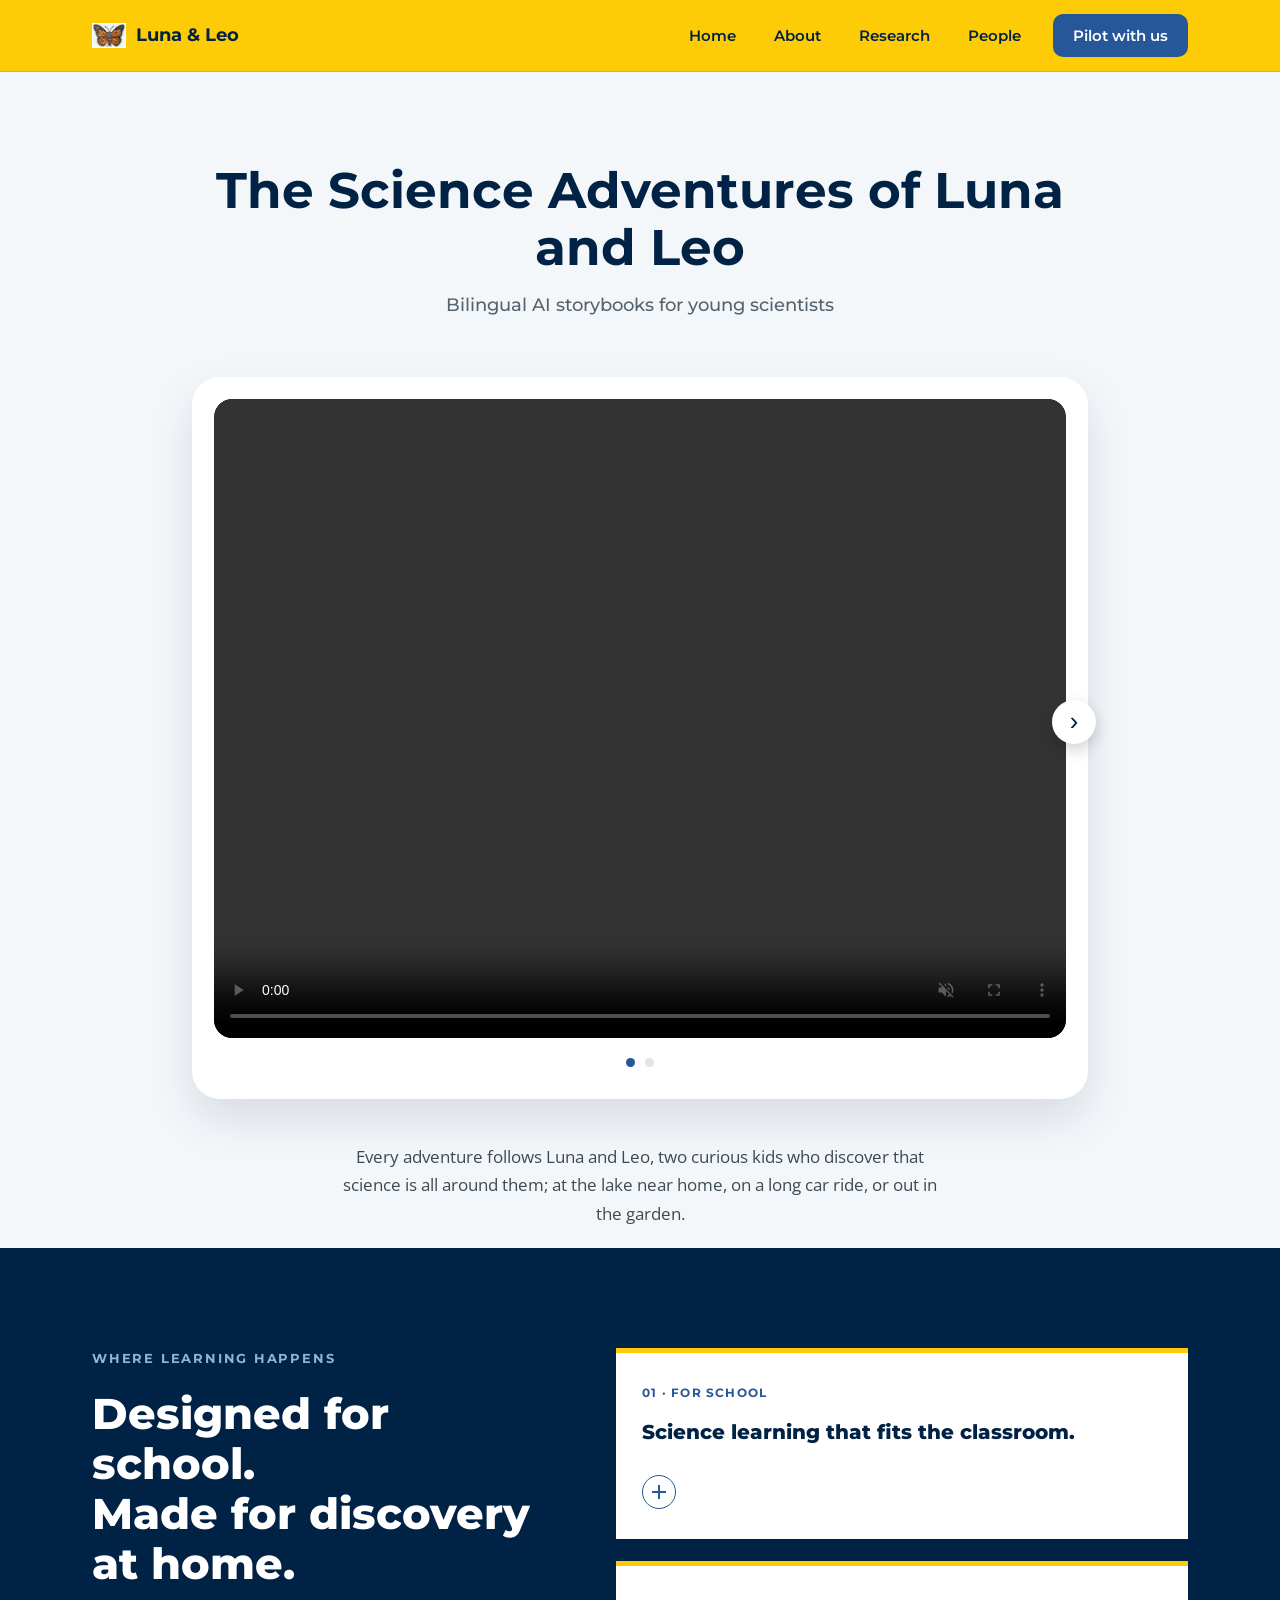
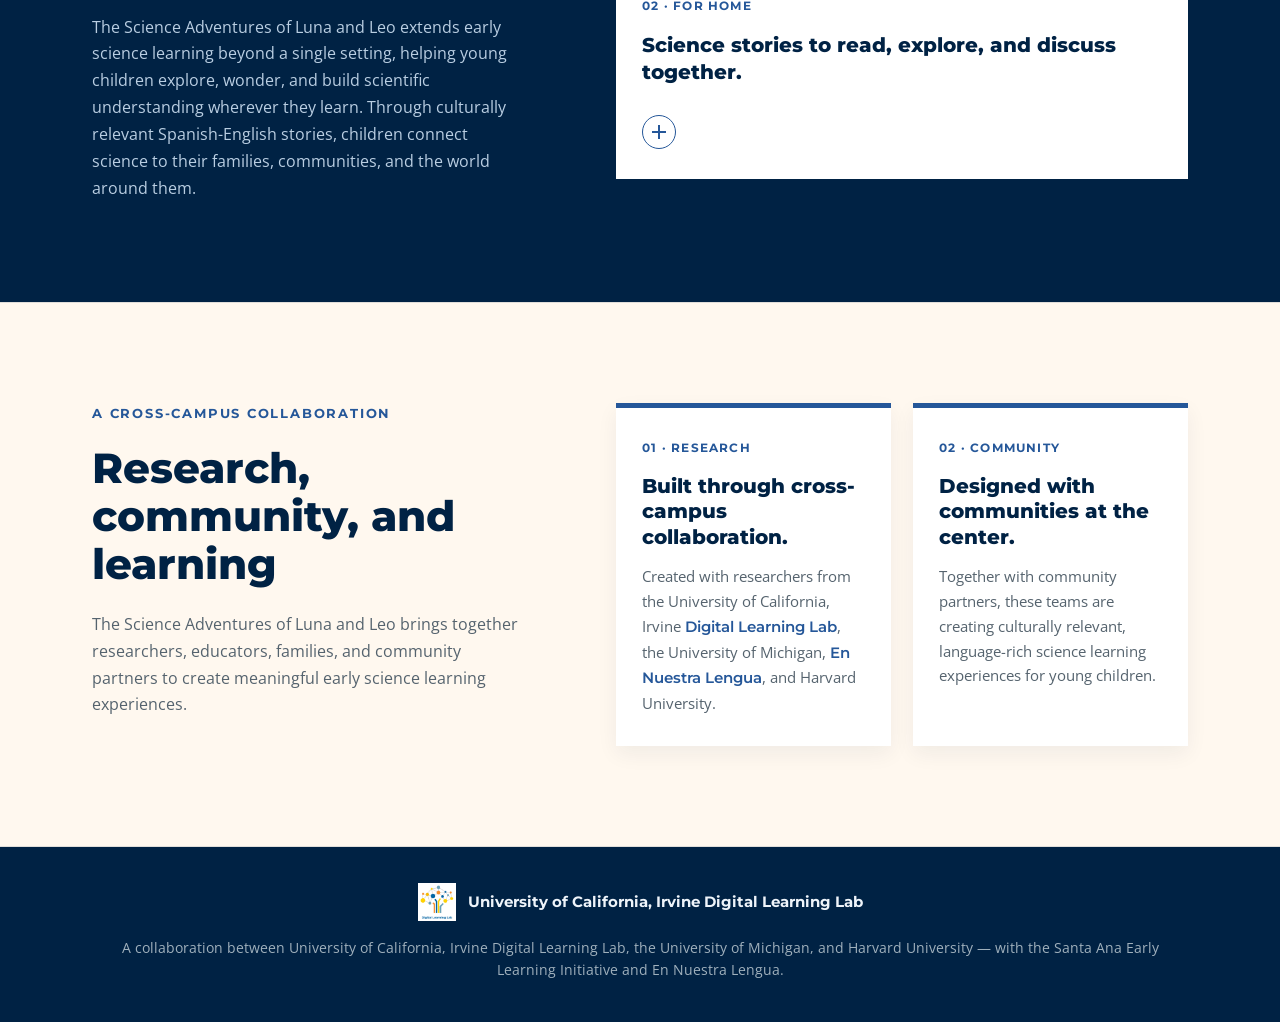
==== index.html @ fb955f0f "Extra polishing" ====
<!DOCTYPE html>
<html lang="en">
<head>
<meta charset="UTF-8">
<meta name="viewport" content="width=device-width, initial-scale=1.0">
<title>The Science Adventures of Luna and Leo</title>
<link rel="icon" type="image/jpeg" href="assets/images/logo.jpg">
<link rel="apple-touch-icon" href="assets/images/logo.jpg">
<link rel="stylesheet" href="css/style.css">

</head>
<body>

<nav>
  <div class="wrap">
    <a class="brand" href="#top"><img src="assets/images/butterfly.jpg" alt="">Luna &amp; Leo</a>
    <div class="navlinks">
      <a href="index.html">Home</a>
      <a href="about-platform.html">About</a>
      <a href="research.html">Research</a>
      <a href="people.html">People</a>
      <a href="pilot-with-us.html" class="pilot-btn">Pilot with us</a>
    </div>
  </div>
</nav>

<!-- MASTHEAD -->
<header class="masthead" id="top">
  <div class="wrap" style="max-width:960px;">
    <div class="masthead-title">
      <h1>The Science Adventures of Luna and Leo</h1>
    </div>
    <div class="tagline">Bilingual AI storybooks for young scientists</div>

    <div class="hero-carousel" id="hero-carousel">
      <button type="button" class="carousel-btn prev" aria-label="Previous slide">&lsaquo;</button>

      <div class="carousel-viewport">
        <div class="carousel-track">
          <div class="carousel-slide">
            <video
              controls
              muted
              loop
              playsinline
              preload="metadata"
              aria-label="A short video of Luna and Leo exploring science together">
              <source src="assets/video/luna-and-leo-hero.mp4" type="video/mp4">
              Your browser doesn't support embedded video.
            </video>
          </div>
          <div class="carousel-slide">
            <img src="assets/images/luna-and-leo-standing-by-a-lake-with-a-m.jpg" alt="Luna and Leo standing by a lake with a monarch butterfly nearby">
          </div>
        </div>
      </div>

      <button type="button" class="carousel-btn next" aria-label="Next slide">&rsaquo;</button>

      <div class="carousel-dots" role="tablist" aria-label="Hero slides">
        <button type="button" class="carousel-dot active" aria-label="Show slide 1" aria-selected="true"></button>
        <button type="button" class="carousel-dot" aria-label="Show slide 2" aria-selected="false"></button>
      </div>
    </div>

    <div class="hero-copy">
      <p>Every adventure follows Luna and Leo, two curious kids who discover that science is all around them; at the lake near home, on a long car ride, or out in the garden.</p>
    </div>
  </div>
</header>

<!-- WHY IT MATTERS -->
<!-- STANDARDS / ACCESS -->
<section class="where-learning" id="where-learning">
  <div class="wrap">
    <div>
      <div class="wl-eyebrow">Where Learning Happens</div>
      <h2 class="wl-headline">Designed for school.<br>Made for discovery at home.</h2>
      <p class="wl-copy">The Science Adventures of Luna and Leo extends early science learning beyond a single setting, helping young children explore, wonder, and build scientific understanding wherever they learn. Through culturally relevant Spanish-English stories, children connect science to their families, communities, and the world around them.</p>
    </div>
    <div class="wl-cards">
      <div class="wl-card expandable">
        <div class="num">01 · For School</div>
        <h3>Science learning that fits the classroom.</h3>
        <div class="expand-collapse">
          <p>Designed for TK–2 science learning, The Science Adventures of Luna and Leo aligns with California's PTKLF Science standards and K–2 Next Generation Science Standards. The e-books can be used during science instruction, classroom rotations, or independent learning centers, engaging children in age-appropriate scientific ideas through storytelling, exploration, and conversation.</p>
        </div>
        <button type="button" class="expand-toggle" aria-expanded="false" aria-label="Show more"></button>
      </div>
      <div class="wl-card expandable">
        <div class="num">02 · For Home</div>
        <h3>Science stories to read, explore, and discuss together.</h3>
        <div class="expand-collapse">
          <p>Accessible from any internet-connected phone, tablet, or computer, The Science Adventures of Luna and Leo brings science learning home through culturally relevant stories children can enjoy with parents and caregivers. Family discussion questions at the end of each story encourage children to share what they noticed, ask questions, and connect scientific ideas to their everyday lives.</p>
        </div>
        <button type="button" class="expand-toggle" aria-expanded="false" aria-label="Show more"></button>
      </div>
    </div>
  </div>
</section>

<!-- COLLABORATION -->
<section class="collab" id="collaboration">
  <div class="wrap">
    <div>
      <div class="collab-eyebrow">A cross-campus collaboration</div>
      <h2 class="collab-headline">Research, community, and learning</h2>
      <p class="collab-copy">The Science Adventures of Luna and Leo brings together researchers, educators, families, and community partners to create meaningful early science learning experiences.</p>
    </div>
    <div class="collab-cards">
      <div class="collab-card">
        <div class="num">01 · Research</div>
        <h3>Built through cross-campus collaboration.</h3>
        <p>Created with researchers from the University of California, Irvine <span class="org-highlight">Digital Learning Lab</span>, the University of Michigan, <span class="org-highlight">En Nuestra Lengua</span>, and Harvard University.</p>
      </div>
      <div class="collab-card">
        <div class="num">02 · Community</div>
        <h3>Designed with communities at the center.</h3>
        <p>Together with community partners, these teams are creating culturally relevant, language-rich science learning experiences for young children.</p>
      </div>
    </div>
  </div>
</section>


<!-- CTA -->
<footer>
  <div class="wrap">
    <div class="footer-brand">
      <img src="assets/images/university-of-california-irvine-digital-.png" alt="University of California, Irvine Digital Learning Lab logo">
      <span>University of California, Irvine Digital Learning Lab</span>
    </div>
    A collaboration between University of California, Irvine Digital Learning Lab, the University of Michigan, and Harvard University — with the Santa Ana Early Learning Initiative and En Nuestra Lengua.
  </div>
</footer>

<script src="js/script.js"></script>
</body>
</html>
---- css/style.css ----
@import url('https://fonts.googleapis.com/css2?family=Montserrat:wght@500;600;700;800&family=Open+Sans:wght@400;500;600;700&display=swap');

:root{
  --cream: #f4f7fa;
  --cream-card: #ffffff;
  --peach: #fdf1c7;
  --sky: #e7eff8;
  --ink: #002244;
  --muted: #55636e;
  --blue: #255799;
  --blue-deep: #002244;
  --accent: #255799;
  --accent-deep: #002244;
  --gold: #fecc07;
  --line: rgba(0,34,68,0.12);
  --nav-height: 68px;
}

*{box-sizing:border-box;}
html{scroll-behavior:smooth;}

@media (prefers-reduced-motion: reduce){
  html{scroll-behavior:auto;}
  *{animation-duration:0.01ms !important; animation-iteration-count:1 !important; transition-duration:0.01ms !important;}
}

body{
  margin:0;
  background:var(--cream);
  color:var(--ink);
  font-family:'Open Sans', sans-serif;
  font-size:17px;
  line-height:1.65;
}
h1,h2,h3,.display{
  font-family:'Montserrat', sans-serif;
  font-weight:700;
  line-height:1.15;
  margin:0;
  color:var(--ink);
}
p{margin:0 0 1em 0; max-width:60ch; color:#3d4a54;}
a{color:var(--accent);}
img{display:block; max-width:100%;}

/* Visible keyboard focus everywhere */
a:focus-visible,
button:focus-visible,
[tabindex]:focus-visible{
  outline:3px solid var(--blue);
  outline-offset:3px;
  border-radius:4px;
}

.wrap{max-width:1160px; margin:0 auto; padding:0 32px;}
section{padding:100px 0; position:relative;}
@media(max-width:720px){ section{padding:64px 0;} .wrap{padding:0 20px;} }

.glow-tr{position:absolute; top:-120px; right:-120px; width:420px; height:420px; background:radial-gradient(circle, var(--sky) 0%, transparent 70%); pointer-events:none;}
.glow-bl{position:absolute; bottom:-140px; left:-140px; width:460px; height:460px; background:radial-gradient(circle, var(--peach) 0%, transparent 70%); pointer-events:none;}

/* ---------- SKIP LINK ---------- */
.skip-link{
  position:absolute; left:-999px; top:auto;
  background:var(--ink); color:#fff; padding:12px 20px; border-radius:0 0 8px 0;
  z-index:200; font-family:'Montserrat',sans-serif; font-weight:600; text-decoration:none;
}
.skip-link:focus{left:0; top:0;}

/* ---------- NAV ---------- */
nav{
  position:sticky; top:0; z-index:50;
  background:var(--gold);
  border-bottom:1px solid var(--line);
}
nav .wrap{display:flex; align-items:center; justify-content:space-between; padding-top:14px; padding-bottom:14px; min-height:var(--nav-height);}
.brand{display:flex; align-items:center; gap:10px; font-family:'Montserrat',sans-serif; font-weight:700; font-size:1.15rem; color:var(--ink); text-decoration:none;}
.brand img{width:34px; height:auto;}
.navlinks{display:flex; align-items:center; gap:26px; font-family:'Montserrat',sans-serif; font-weight:600; font-size:0.95rem;}
.navlinks a{color:var(--ink); text-decoration:none;}
.navlinks a:not(.pilot-btn){
  position:relative;
  padding:8px 6px;
  border-radius:6px;
  transition:background-color .2s ease;
}
.navlinks a:not(.pilot-btn)::after{
  content:"";
  position:absolute; left:6px; right:6px; bottom:1px;
  height:2px; background:linear-gradient(to right, #ffffff, var(--gold));
  transform:scaleX(0); transform-origin:left;
  transition:transform .2s ease;
}
.navlinks a:not(.pilot-btn):hover{
  background:rgba(0,34,68,0.06);
  color:var(--accent);
}
.navlinks a:not(.pilot-btn):hover::after{
  transform:scaleX(1);
}
.navlinks .pilot-btn{background:var(--accent); color:#fff; padding:9px 20px; border-radius:10px; transition:background-color .2s ease, transform .2s ease; display:inline-block;}
.navlinks .pilot-btn:hover{background:var(--accent-deep); color:#fff; transform:translateY(-2px);}

/* mobile nav toggle */
.nav-toggle{
  display:none;
  width:42px; height:42px; border:none; background:transparent;
  cursor:pointer; padding:0; position:relative;
}
.nav-toggle span{
  position:absolute; left:8px; right:8px; height:3px; background:var(--ink); border-radius:3px;
  transition:transform .25s ease, opacity .25s ease;
}
.nav-toggle span:nth-child(1){top:13px;}
.nav-toggle span:nth-child(2){top:20px;}
.nav-toggle span:nth-child(3){top:27px;}
.nav-toggle[aria-expanded="true"] span:nth-child(1){transform:translateY(7px) rotate(45deg);}
.nav-toggle[aria-expanded="true"] span:nth-child(2){opacity:0;}
.nav-toggle[aria-expanded="true"] span:nth-child(3){transform:translateY(-7px) rotate(-45deg);}

@media(max-width:760px){
  .nav-toggle{display:block;}
  .navlinks{
    position:fixed; top:var(--nav-height); left:0; right:0;
    flex-direction:column; align-items:stretch; gap:0;
    background:var(--gold);
    border-bottom:1px solid var(--line);
    max-height:0; overflow:hidden;
    transition:max-height .3s ease;
  }
  .navlinks.open{max-height:320px;}
  .navlinks a:not(.pilot-btn){
    display:block !important; padding:16px 24px; border-top:1px solid rgba(0,34,68,0.08);
  }
  .navlinks .pilot-btn{margin:16px 24px;}
}

/* ---------- HERO / MASTHEAD ---------- */
.masthead{
  text-align:center; padding:90px 0 20px; overflow:hidden;
}
.masthead-title{
  display:inline-flex; align-items:center; gap:16px; justify-content:center;
}
.masthead-title h1{font-size:clamp(2rem,4.2vw,3.1rem);}
.masthead-title img{width:64px; height:auto;}
.tagline{font-family:'Montserrat',sans-serif; font-weight:500; color:var(--muted); font-size:1.15rem; margin-top:14px;}
.lang-toggle{display:inline-flex; gap:10px; margin-top:34px; background:transparent;}
.lang-pill{
  font-family:'Montserrat',sans-serif; font-weight:600; font-size:0.95rem;
  padding:10px 26px; border-radius:999px; border:1.5px solid var(--line); background:#fff; color:var(--ink);
  cursor:pointer;
}
.lang-pill.active{background:var(--blue); border-color:var(--blue); color:#fff;}

.hero-scene{
  max-width:900px; margin:56px auto 0; border-radius:22px; overflow:hidden;
  box-shadow:0 18px 40px rgba(56,53,47,0.14);
  position:relative;
  background:#000;
}
.hero-scene img, .hero-scene video{width:100%; display:block;}
.hero-caption{
  display:flex; justify-content:space-between; align-items:center;
  max-width:900px; margin:18px auto 0; font-family:'Montserrat',sans-serif; font-size:0.95rem; color:var(--muted);
}
@media(max-width:520px){ .hero-caption{flex-direction:column; gap:4px; text-align:center;} }
.hero-copy{max-width:640px; margin:44px auto 0; text-align:center;}
.hero-copy p{margin:0 auto; font-size:1.08rem;}
.hero-ctas{display:flex; gap:16px; justify-content:center; margin-top:30px; flex-wrap:wrap;}
.btn-primary, .btn-secondary{
  font-family:'Montserrat',sans-serif; font-weight:600; font-size:1rem; padding:13px 28px; border-radius:10px;
  text-decoration:none; display:inline-block; border:none; cursor:pointer;
  transition:background-color .2s ease, color .2s ease, border-color .2s ease, transform .2s ease;
}
.btn-primary{background:var(--accent); color:#fff;}
.btn-primary:hover{background:var(--accent-deep); transform:translateY(-2px);}
.btn-secondary{border:1.5px solid var(--line); color:var(--ink); background:#fff;}
.btn-secondary:hover{border-color:var(--accent-deep); color:var(--accent-deep); background:var(--sky); transform:translateY(-2px);}

/* ---------- ABOUT PLATFORM PAGE ---------- */
.about-intro .wrap{display:grid; grid-template-columns:0.9fr 1.1fr; gap:48px; text-align:left; align-items:start;}
@media(max-width:860px){ .about-intro .wrap{grid-template-columns:1fr;} }
.about-eyebrow{font-family:'Montserrat',sans-serif; font-weight:700; font-size:0.8rem; letter-spacing:0.14em; text-transform:uppercase; color:var(--accent); margin-bottom:16px;}
.about-intro h1{font-size:clamp(1.9rem,4vw,2.6rem); margin-bottom:16px;}
.about-intro .tagline-lead{font-family:'Montserrat',sans-serif; font-weight:600; color:var(--muted); font-size:1.05rem;}
.about-card{
  background:#fff; border-radius:16px; padding:32px; box-shadow:0 10px 26px rgba(56,53,47,0.06);
  border-top:5px solid var(--accent);
}
.about-card .lead{
  font-family:'Montserrat',sans-serif; font-weight:700; color:var(--ink);
  font-size:1.15rem; line-height:1.5; margin-bottom:16px;
}
.about-card .about-quick-facts{margin-top:22px;}
.about-card-btn{margin-top:24px;}
.about-card p{margin:0 0 1em 0;}
.about-card p:last-child{margin-bottom:0;}

.feature-grid{display:grid; grid-template-columns:repeat(3,1fr); gap:24px;}
@media(max-width:860px){ .feature-grid{grid-template-columns:1fr;} }
.feature-card{background:#fff; border-top:5px solid var(--accent); padding:28px 24px; box-shadow:0 8px 20px rgba(0,34,68,0.06); transition:transform .2s ease;}
.feature-card:hover{transform:translateY(-3px);}
.feature-card h3{font-family:'Montserrat',sans-serif; font-weight:800; font-size:1.1rem; color:var(--ink); margin:0 0 12px; line-height:1.28;}
.feature-card p{color:var(--muted); font-size:0.94rem; margin:0; max-width:none;}

.about-intro-image{margin-top:8px; border-radius:14px; width:100%; box-shadow:0 10px 26px rgba(56,53,47,0.08);}

.feature-card--gold{border-top-color:var(--gold);}

.lang-switch-row{display:flex; align-items:center; justify-content:center; gap:14px; margin-bottom:32px;}
.lang-switch-label{font-family:'Montserrat',sans-serif; font-weight:600; font-size:0.95rem; color:var(--muted);}
.lang-switch{
  position:relative; width:52px; height:28px; border-radius:999px;
  background:var(--line); border:none; cursor:pointer; padding:0; flex:none;
  transition:background-color .2s ease;
}
.lang-switch[aria-checked="true"]{background:var(--accent);}
.lang-switch-thumb{
  position:absolute; top:3px; left:3px; width:22px; height:22px; border-radius:50%;
  background:#fff; box-shadow:0 2px 6px rgba(0,0,0,0.2);
  transition:transform .2s ease;
}
.lang-switch[aria-checked="true"] .lang-switch-thumb{transform:translateX(24px);}
.lang-switch:focus-visible{outline:3px solid var(--blue); outline-offset:3px;}

.preview-grid{display:grid; grid-template-columns:repeat(2,1fr); gap:24px;}
@media(max-width:700px){ .preview-grid{grid-template-columns:1fr;} }
.preview-grid--stacked{
  display:flex; flex-wrap:wrap; justify-content:center;
  gap:32px 24px;
}
.preview-card--large{flex:0 1 440px;}
.preview-card--large img{aspect-ratio:16/10;}
.preview-card--large .preview-card-caption{padding:20px 24px;}
.preview-card--large .preview-card-caption p{font-size:1rem;}
.preview-card{background:#fff; border-radius:14px; overflow:hidden; box-shadow:0 8px 20px rgba(0,34,68,0.06);}
.preview-card img{width:100%; aspect-ratio:4/3; object-fit:cover; display:block;}
.preview-card-caption{padding:16px 18px;}
.preview-card-caption p{margin:0; color:var(--muted); font-size:0.92rem;}
.preview-note{max-width:60ch; margin:0 auto 32px; text-align:center; color:var(--muted); font-size:0.95rem;}
.text-accent-bold{font-family:'Montserrat',sans-serif; font-weight:700; color:var(--accent);}

/* ---------- PEOPLE PAGE ---------- */
.leader-grid{display:flex; flex-wrap:wrap; justify-content:center; gap:28px 24px;}
.leader-card{
  flex:0 1 260px;
  display:flex; flex-direction:column; align-items:center; text-align:center;
  background:#fff; border:1px solid var(--line); border-radius:16px; padding:28px 22px;
  box-shadow:0 6px 14px rgba(56,53,47,0.05);
  transition:transform .2s ease, box-shadow .2s ease, border-color .2s ease;
}
.leader-card:hover{
  transform:translateY(-4px);
  box-shadow:0 14px 28px rgba(0,34,68,0.14);
  border-color:var(--accent);
}
.leader-photo-ring{
  width:150px; height:150px; border-radius:50%; padding:4px;
  background:linear-gradient(135deg, #ff9a3d, var(--gold));
  margin-bottom:18px; flex:none;
}
.leader-photo-ring img{
  width:100%; height:100%; border-radius:50%; object-fit:cover; display:block;
  border:3px solid #fff;
}
.leader-name{font-family:'Montserrat',sans-serif; font-weight:800; font-size:1.2rem; color:var(--ink);}
.leader-role{font-family:'Open Sans',sans-serif; font-size:0.9rem; color:var(--muted); margin-top:6px; line-height:1.5;}

.member-grid{display:flex; flex-wrap:wrap; justify-content:center; gap:24px 20px;}
.member-card{
  flex:0 1 220px;
  display:flex; flex-direction:column; align-items:center; text-align:center;
  background:#fff; border:1px solid var(--line); border-radius:16px; padding:24px 20px;
  box-shadow:0 6px 14px rgba(56,53,47,0.05);
  transition:transform .2s ease, box-shadow .2s ease, border-color .2s ease;
}
.member-card:hover{
  transform:translateY(-4px);
  box-shadow:0 14px 28px rgba(0,34,68,0.14);
  border-color:var(--accent);
}
.member-photo-ring{
  width:120px; height:120px; border-radius:50%; padding:3px;
  background:var(--line);
  margin-bottom:16px; flex:none;
}
.member-photo-ring img{
  width:100%; height:100%; border-radius:50%; object-fit:cover; display:block;
  border:3px solid #fff;
}
.member-name{font-family:'Montserrat',sans-serif; font-weight:800; font-size:1.05rem; color:var(--ink);}
.member-role{font-family:'Open Sans',sans-serif; font-size:0.85rem; color:var(--muted); margin-top:6px; line-height:1.4;}

.person-links{display:flex; gap:8px; margin-top:14px;}
.person-links a{
  width:32px; height:32px; border-radius:50%; background:var(--sky);
  display:flex; align-items:center; justify-content:center; color:var(--blue-deep);
  transition:background-color .2s ease, color .2s ease;
}
.person-links a:hover{background:var(--accent); color:#fff;}
.person-links svg{width:16px; height:16px;}

/* ---------- PLACEHOLDER PAGE HERO (About Platform / Research / People) ---------- */
.page-hero{
  text-align:center; padding:80px 0 60px;
}
.page-hero h1{font-size:clamp(2rem,4vw,2.8rem);}
.page-hero p{margin:14px auto 0; color:var(--muted); font-size:1.05rem;}

.page-hero--banner{background:var(--blue); padding:56px 0;}
.people-intro{padding-top:48px;}
.page-hero--banner h1{color:#fff;}

.title-underline{
  display:block; width:60px; height:4px; margin:14px auto 0;
  background:var(--gold); border-radius:2px;
}

/* ---------- SECTION HEADERS ---------- */
.section-head{max-width:58ch; margin:0 auto 52px; text-align:center;}
.section-head h2{font-size:clamp(1.6rem,3vw,2.2rem);}
.section-head p{color:#55636e; margin:14px auto 0;}

/* ---------- STORY LIBRARY ---------- */
.library{background:#fff8ef;}
.lib-grid{display:grid; grid-template-columns:repeat(4,1fr); gap:28px 24px;}
@media(max-width:920px){ .lib-grid{grid-template-columns:repeat(2,1fr);} }
@media(max-width:520px){ .lib-grid{grid-template-columns:1fr;} }
.lib-card{display:flex; flex-direction:column;}
.lib-thumb{
  border-radius:12px; overflow:hidden; border:1px solid var(--line);
  box-shadow:0 8px 18px rgba(56,53,47,0.08); aspect-ratio:4/3; position:relative;
  background:#fff;
}
.lib-thumb img{width:100%; height:100%; object-fit:cover;}
.lib-thumb .cover{width:100%; height:100%; display:flex; align-items:center; justify-content:center; position:relative;}
.lib-thumb .cover svg{width:46%; height:46%;}
.lib-thumb .cover-label{
  position:absolute; top:8px; left:8px; background:rgba(255,255,255,0.88); color:var(--ink);
  font-family:'Montserrat',sans-serif; font-weight:600; font-size:0.68rem; padding:3px 8px; border-radius:5px;
}
.progress{height:4px; background:var(--line); border-radius:3px; margin-top:8px; overflow:hidden;}
.progress span{display:block; height:100%; background:var(--accent);}
.lib-title{font-family:'Montserrat',sans-serif; font-weight:600; font-size:0.98rem; margin-top:12px; text-align:center;}
.lib-title .es{display:block; font-weight:500; color:var(--muted); font-size:0.85rem; margin-top:2px;}

/* ---------- BUTTERFLY COMPANION ---------- */
.butterfly-section{background:var(--cream);}
.butterfly-section .wrap{display:grid; grid-template-columns:1fr 1fr; gap:56px; align-items:center;}
@media(max-width:900px){ .butterfly-section .wrap{grid-template-columns:1fr;} }
.butterfly-art{border-radius:20px; overflow:hidden; box-shadow:0 18px 36px rgba(56,53,47,0.14);}
.butterfly-copy h2{font-size:clamp(1.6rem,3vw,2.2rem); margin-bottom:16px;}
.butterfly-list{list-style:none; margin:26px 0 0; padding:0; display:flex; flex-direction:column; gap:16px;}
.butterfly-list li{display:flex; gap:14px; align-items:flex-start; color:#3d4a54; font-size:1rem;}
.butterfly-list svg{width:22px; height:22px; flex:none; margin-top:3px; color:var(--accent);}
.try-it{
  margin-top:28px; background:#fff; border:1px solid var(--line); border-radius:14px; padding:18px 20px;
  font-family:'Montserrat',sans-serif;
}
.try-it button{
  font-family:'Montserrat',sans-serif; font-weight:600; font-size:0.92rem; color:var(--blue-deep);
  background:none; border:none; cursor:pointer; padding:0; text-decoration:underline;
}
#ask-line{margin-top:10px; color:var(--ink); font-size:0.98rem; min-height:1.4em;}

/* ---------- WHERE LEARNING HAPPENS ---------- */
.where-learning{background:var(--ink); color:#fff;}
.where-learning .wrap{display:grid; grid-template-columns:0.9fr 1.1fr; gap:56px; align-items:start;}
@media(max-width:920px){ .where-learning .wrap{grid-template-columns:1fr;} }
.wl-eyebrow{font-family:'Montserrat',sans-serif; font-weight:700; font-size:0.8rem; letter-spacing:0.14em; text-transform:uppercase; color:#8fb3d9; margin-bottom:20px;}
.wl-headline{font-family:'Montserrat',sans-serif; font-weight:800; font-size:clamp(2rem,4vw,2.7rem); line-height:1.16; color:#fff; margin:0 0 24px;}
.wl-copy{color:#b9cee2; font-size:1.02rem; max-width:48ch; margin:0;}
.wl-cards{display:grid; grid-template-columns:1fr; gap:22px;}
.wl-card{background:#fff; border-top:5px solid var(--gold); padding:30px 26px; transition:transform .2s ease;}
.wl-card:hover{transform:translateY(-3px);}
.wl-card .num{font-family:'Montserrat',sans-serif; font-weight:700; font-size:0.76rem; letter-spacing:0.1em; text-transform:uppercase; color:var(--accent); margin-bottom:16px;}
.wl-card h3{font-family:'Montserrat',sans-serif; font-weight:800; font-size:1.28rem; color:var(--ink); margin:0 0 14px; line-height:1.28;}
.wl-card p{color:#55636e; font-size:0.94rem; margin:0; max-width:none;}
/* Reusable expand/collapse pattern (plus/minus toggle) -- works on any
   card: give the card class="expandable", wrap the extra text in
   .expand-collapse, and add an .expand-toggle button after it. */
.expand-collapse{
  max-height:0;
  overflow:hidden;
  transition:max-height .35s ease;
}
.expandable.expanded .expand-collapse{
  max-height:600px;
}
.expand-toggle{
  display:flex; align-items:center; justify-content:center;
  width:34px; height:34px; margin-top:16px;
  border-radius:50%; border:1.5px solid var(--accent); background:#fff;
  position:relative; cursor:pointer; padding:0;
  transition:background-color .2s ease;
}
.expand-toggle:hover{background:var(--sky);}
.expand-toggle:focus-visible{outline:3px solid var(--blue); outline-offset:3px;}
.expand-toggle::before, .expand-toggle::after{
  content:""; position:absolute; background:var(--accent);
  transition:transform .25s ease, opacity .25s ease;
}
.expand-toggle::before{ /* horizontal bar, always visible */
  left:9px; right:9px; top:50%; height:2px; transform:translateY(-50%);
}
.expand-toggle::after{ /* vertical bar, hidden when expanded to leave a minus sign */
  top:9px; bottom:9px; left:50%; width:2px; transform:translateX(-50%);
}
.expandable.expanded .expand-toggle::after{
  transform:translateX(-50%) scaleY(0);
  opacity:0;
}

/* ---------- STANDARDS / ACCESS ---------- */
.standards .wrap{display:grid; grid-template-columns:1fr 1fr; gap:56px; align-items:center;}
@media(max-width:860px){ .standards .wrap{grid-template-columns:1fr;} }
.badge-row{display:flex; gap:14px; flex-wrap:wrap; margin-top:22px;}
.badge{font-family:'Montserrat',sans-serif; font-weight:600; font-size:0.88rem; color:var(--blue-deep); border:1.5px solid var(--gold); border-radius:999px; padding:8px 16px;}
.access-list{list-style:none; margin:0; padding:0; display:flex; flex-direction:column; gap:22px;}
.access-list li{display:flex; gap:16px; align-items:flex-start;}
.access-list .ic{
  width:44px; height:44px; flex:none; border-radius:12px; background:#fff; display:flex; align-items:center; justify-content:center;
  box-shadow:0 6px 14px rgba(56,53,47,0.08);
}
.access-list svg{width:22px; height:22px; color:var(--blue-deep);}
.access-list h3{font-size:1.05rem; margin-bottom:4px;}
.access-list p{margin:0; font-size:0.98rem;}

/* ---------- COLLABORATION BANNER ---------- */
.collab{background:#fff8ef; border-top:1px solid var(--line); border-bottom:1px solid var(--line);}
.collab .wrap{display:grid; grid-template-columns:0.9fr 1.1fr; gap:56px; align-items:start; text-align:left;}
@media(max-width:920px){ .collab .wrap{grid-template-columns:1fr;} }
.collab-eyebrow{font-family:'Montserrat',sans-serif; font-weight:700; font-size:0.8rem; letter-spacing:0.14em; text-transform:uppercase; color:var(--accent); margin-bottom:20px;}
.collab-headline{font-family:'Montserrat',sans-serif; font-weight:800; font-size:clamp(2rem,4vw,2.6rem); line-height:1.16; color:var(--ink); margin:0 0 22px;}
.collab-copy{color:var(--muted); font-size:1.02rem; max-width:48ch; margin:0;}
.org-highlight{font-family:'Montserrat',sans-serif; font-weight:600; color:var(--accent);}
.collab-cards{display:grid; grid-template-columns:1fr 1fr; gap:22px;}
@media(max-width:640px){ .collab-cards{grid-template-columns:1fr;} }
.collab-card{background:#fff; border-top:5px solid var(--accent); padding:30px 26px; box-shadow:0 8px 20px rgba(0,34,68,0.06); transition:transform .2s ease;}
.collab-card:hover{transform:translateY(-3px);}
.collab-card .num{font-family:'Montserrat',sans-serif; font-weight:700; font-size:0.76rem; letter-spacing:0.1em; text-transform:uppercase; color:var(--accent); margin-bottom:16px;}
.collab-card h3{font-family:'Montserrat',sans-serif; font-weight:800; font-size:1.24rem; color:var(--ink); margin:0 0 14px; line-height:1.28;}
.collab-card p{color:var(--muted); font-size:0.94rem; margin:0; max-width:none;}

/* ---------- CTA ---------- */
.cta{background:var(--ink); color:#eef4fa; text-align:center;}
.cta h2{color:#eef4fa; font-size:clamp(1.7rem,3.4vw,2.3rem); max-width:44ch; margin:0 auto;}
.cta p{color:#c9d6e0; margin:18px auto 30px; max-width:52ch;}
.cta .btn-primary{font-size:1.05rem; padding:15px 32px;}
/* .cta's background is the same dark navy as --accent-deep, so the normal
   hover color would make this button disappear. Use gold instead, which
   already matches the site's nav accent color. */
.cta .btn-primary:hover{background:var(--gold); color:var(--ink);}

footer{background:var(--ink); color:#9fb0bc; font-size:0.85rem; text-align:center; padding:36px 0 40px;}
footer a{color:#c9d6e0;}
.footer-brand{display:flex; align-items:center; justify-content:center; gap:12px; margin-bottom:16px;}
.footer-brand img{width:38px; height:38px;}
.footer-brand span{font-family:'Montserrat',sans-serif; font-weight:700; font-size:0.95rem; color:#eef4fa;}

/* ---------- BACK TO TOP ---------- */
.back-to-top{
  position:fixed; right:20px; bottom:20px; z-index:60;
  width:46px; height:46px; border-radius:50%; border:none;
  background:var(--accent); color:#fff; font-size:1.2rem; cursor:pointer;
  box-shadow:0 8px 20px rgba(0,34,68,0.25);
  display:flex; align-items:center; justify-content:center;
  opacity:0; pointer-events:none; transform:translateY(10px);
  transition:opacity .25s ease, transform .25s ease;
}
.back-to-top.visible{opacity:1; pointer-events:auto; transform:translateY(0);}

/* ---------- HERO CAROUSEL ---------- */
.hero-carousel{
  max-width:1040px; margin:56px auto 0; position:relative;
  background:#fff; border-radius:28px; padding:22px 22px 32px;
  box-shadow:0 20px 45px rgba(0,34,68,0.12);
}
.carousel-viewport{overflow:hidden; border-radius:18px;}
.carousel-track{
  display:flex; gap:18px;
  transition:transform .45s ease;
}
.carousel-slide{
  /* width is set inline by JS based on how many slides actually exist */
  border-radius:18px; overflow:hidden; background:#000; position:relative; flex-shrink:0;
}
.carousel-slide video, .carousel-slide img{
  width:100%; height:100%; display:block; aspect-ratio:4/3; object-fit:cover;
}
.carousel-btn{
  position:absolute; top:calc(50% - 16px); transform:translateY(-50%);
  width:44px; height:44px; border-radius:50%; border:none;
  background:#fff; color:var(--ink);
  font-size:1.6rem; line-height:1; cursor:pointer;
  display:flex; align-items:center; justify-content:center;
  box-shadow:0 6px 16px rgba(0,0,0,0.18);
  z-index:5;
}
.carousel-btn:hover{background:var(--sky);}
.carousel-btn:focus-visible{outline:3px solid var(--blue); outline-offset:2px;}
.carousel-btn.prev{left:-8px;}
.carousel-btn.next{right:-8px;}
.carousel-dots{
  display:flex; justify-content:center; gap:10px; margin-top:20px;
}
.carousel-dot{
  width:9px; height:9px; border-radius:50%; border:none; padding:0;
  background:var(--line); cursor:pointer; transition:background .2s ease;
}
.carousel-dot.active{background:var(--blue);}
.carousel-dot:focus-visible{outline:2px solid var(--blue); outline-offset:2px;}

@media(max-width:600px){
  .hero-carousel{padding:16px 16px 26px; border-radius:22px;}
  .carousel-btn{width:36px; height:36px; font-size:1.3rem;}
  .carousel-btn.prev{left:-4px;}
  .carousel-btn.next{right:-4px;}
}
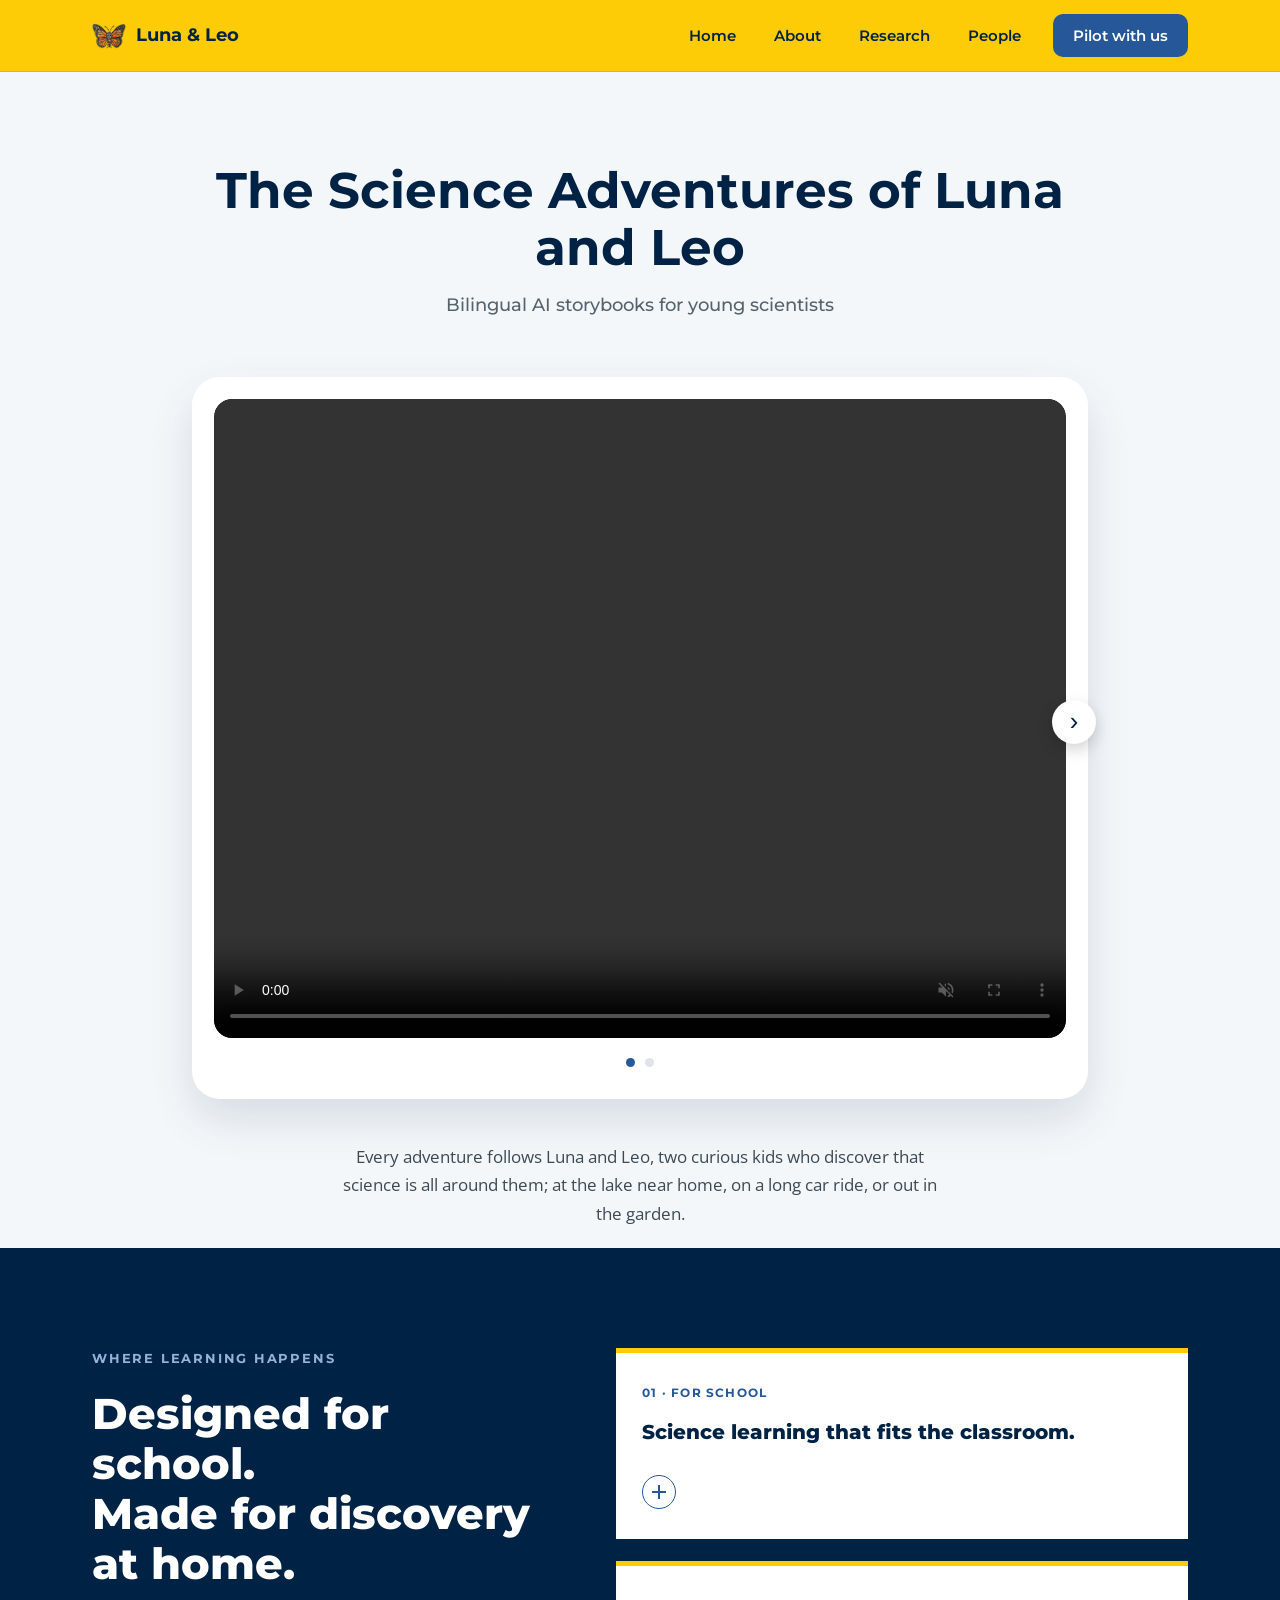
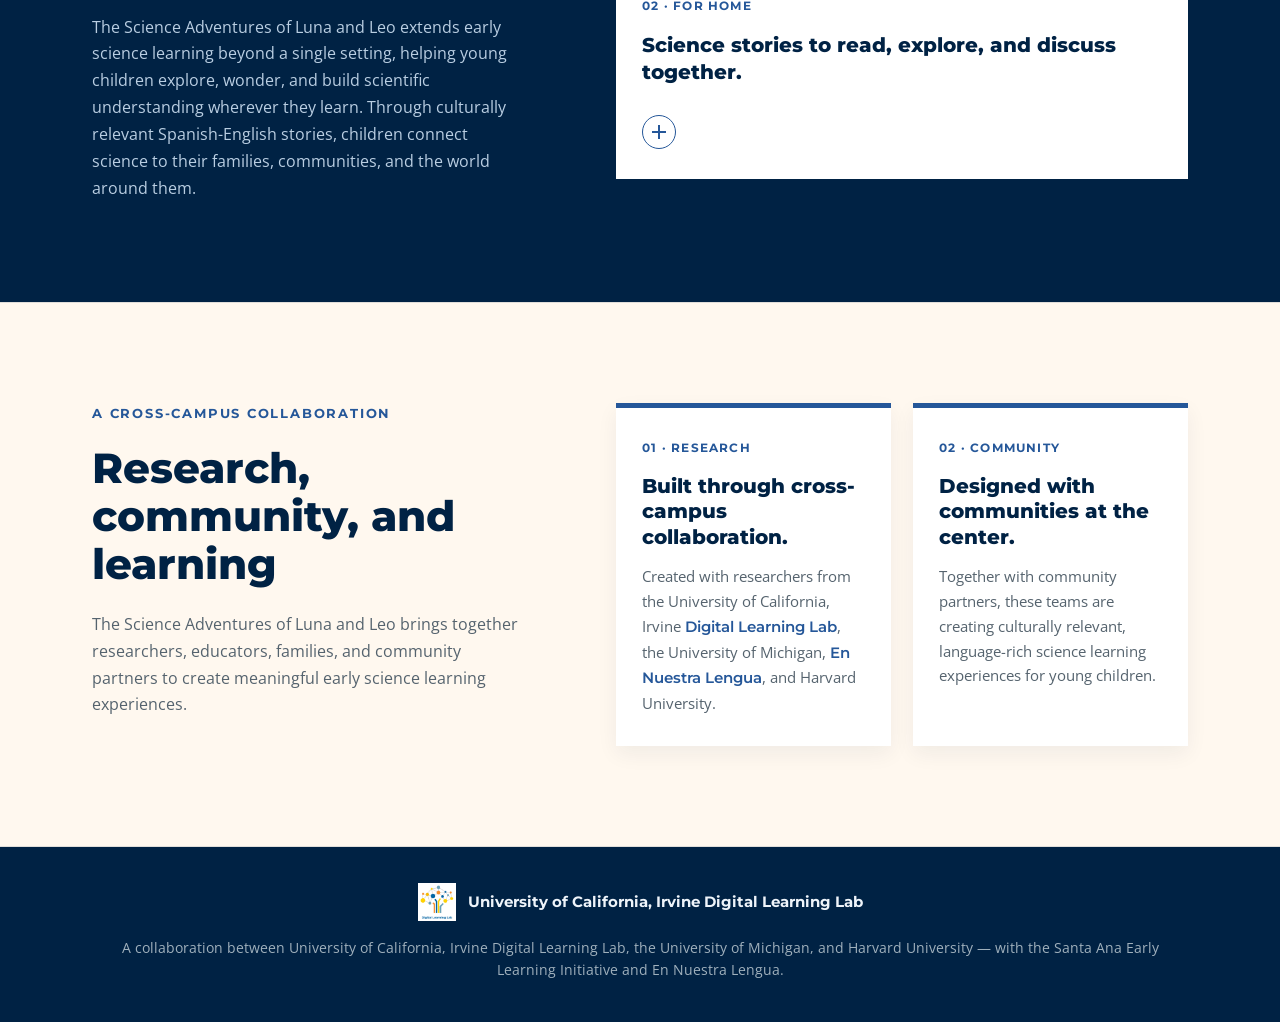
==== commit 4f7fea22: "Fixed butterfly image" ====
--- a/index.html
+++ b/index.html
@@ -13,7 +13,7 @@
 
 <nav>
   <div class="wrap">
-    <a class="brand" href="#top"><img src="assets/images/butterfly.jpg" alt="">Luna &amp; Leo</a>
+    <a class="brand" href="#top"><img src="assets/images/butterfly.png" alt="">Luna &amp; Leo</a>
     <div class="navlinks">
       <a href="index.html">Home</a>
       <a href="about-platform.html">About</a>
--- a/css/style.css
+++ b/css/style.css
@@ -300,6 +300,62 @@
 }
 .person-links a:hover{background:var(--accent); color:#fff;}
 .person-links svg{width:16px; height:16px;}
+
+/* ---------- PILOT WITH US PAGE ---------- */
+.pilot-intro{padding:56px 0;}
+.pilot-intro-card{
+  background:#fff; border:1px solid var(--line); border-radius:20px;
+  padding:44px; box-shadow:0 14px 32px rgba(56,53,47,0.08);
+}
+.pilot-intro-lead{
+  font-family:'Montserrat',sans-serif; font-weight:700; color:var(--ink);
+  font-size:1.25rem; line-height:1.5; margin:0;
+}
+.pilot-intro-grid{display:grid; grid-template-columns:1.1fr 0.9fr; gap:48px; align-items:center;}
+@media(max-width:820px){ .pilot-intro-grid{grid-template-columns:1fr;} .pilot-intro-card{padding:28px;} }
+.pilot-intro-image{width:100%; border-radius:14px;}
+.pilot-question-link{
+  display:inline-flex; align-items:center; gap:10px; margin-top:22px;
+  font-family:'Montserrat',sans-serif; font-weight:600; font-size:0.95rem; color:var(--accent);
+}
+.pilot-question-link svg{width:20px; height:20px; flex:none;}
+.pilot-question-link:hover{color:var(--accent-deep);}
+
+.pilot-checklist-section{padding-top:56px;}
+
+.checklist-badges{list-style:none; margin:0 auto; padding:0; display:flex; flex-direction:column; gap:16px; max-width:640px;}
+.checklist-badges li{display:flex; gap:16px; align-items:flex-start; text-align:left; color:#3d4a54; font-size:1rem;}
+.checklist-badges .ic{
+  width:38px; height:38px; flex:none; border-radius:50%; background:var(--accent);
+  display:flex; align-items:center; justify-content:center;
+  box-shadow:0 6px 14px rgba(0,34,68,0.15);
+}
+.checklist-badges .ic svg{width:18px; height:18px; color:#fff;}
+.checklist-badges--boxed li{
+  background:var(--cream); border-left:4px solid var(--accent);
+  border-radius:0 10px 10px 0; padding:16px 18px;
+}
+
+.feature-card-head{display:flex; align-items:center; gap:14px; margin-bottom:14px;}
+.feature-card-head h3{margin:0;}
+.feature-card-icon{
+  display:flex; align-items:center; justify-content:center;
+  width:44px; height:44px; border-radius:12px; flex:none;
+  background:var(--sky); color:var(--blue-deep);
+}
+.feature-card--gold .feature-card-icon{background:#fff4d6; color:#a5680a;}
+.feature-card-icon svg{width:22px; height:22px;}
+
+.cta-icon{
+  display:inline-flex; align-items:center; justify-content:center;
+  width:56px; height:56px; border-radius:50%;
+  background:rgba(255,255,255,0.12); color:#fff;
+  margin-bottom:18px;
+}
+.cta-icon svg{width:26px; height:26px;}
+
+.btn-with-icon{display:inline-flex; align-items:center; gap:10px;}
+.btn-with-icon svg{width:18px; height:18px; flex:none;}
 
 /* ---------- PLACEHOLDER PAGE HERO (About Platform / Research / People) ---------- */
 .page-hero{
@@ -445,6 +501,7 @@
 
 /* ---------- CTA ---------- */
 .cta{background:var(--ink); color:#eef4fa; text-align:center;}
+.cta--tight{padding-bottom:28px;}
 .cta h2{color:#eef4fa; font-size:clamp(1.7rem,3.4vw,2.3rem); max-width:44ch; margin:0 auto;}
 .cta p{color:#c9d6e0; margin:18px auto 30px; max-width:52ch;}
 .cta .btn-primary{font-size:1.05rem; padding:15px 32px;}
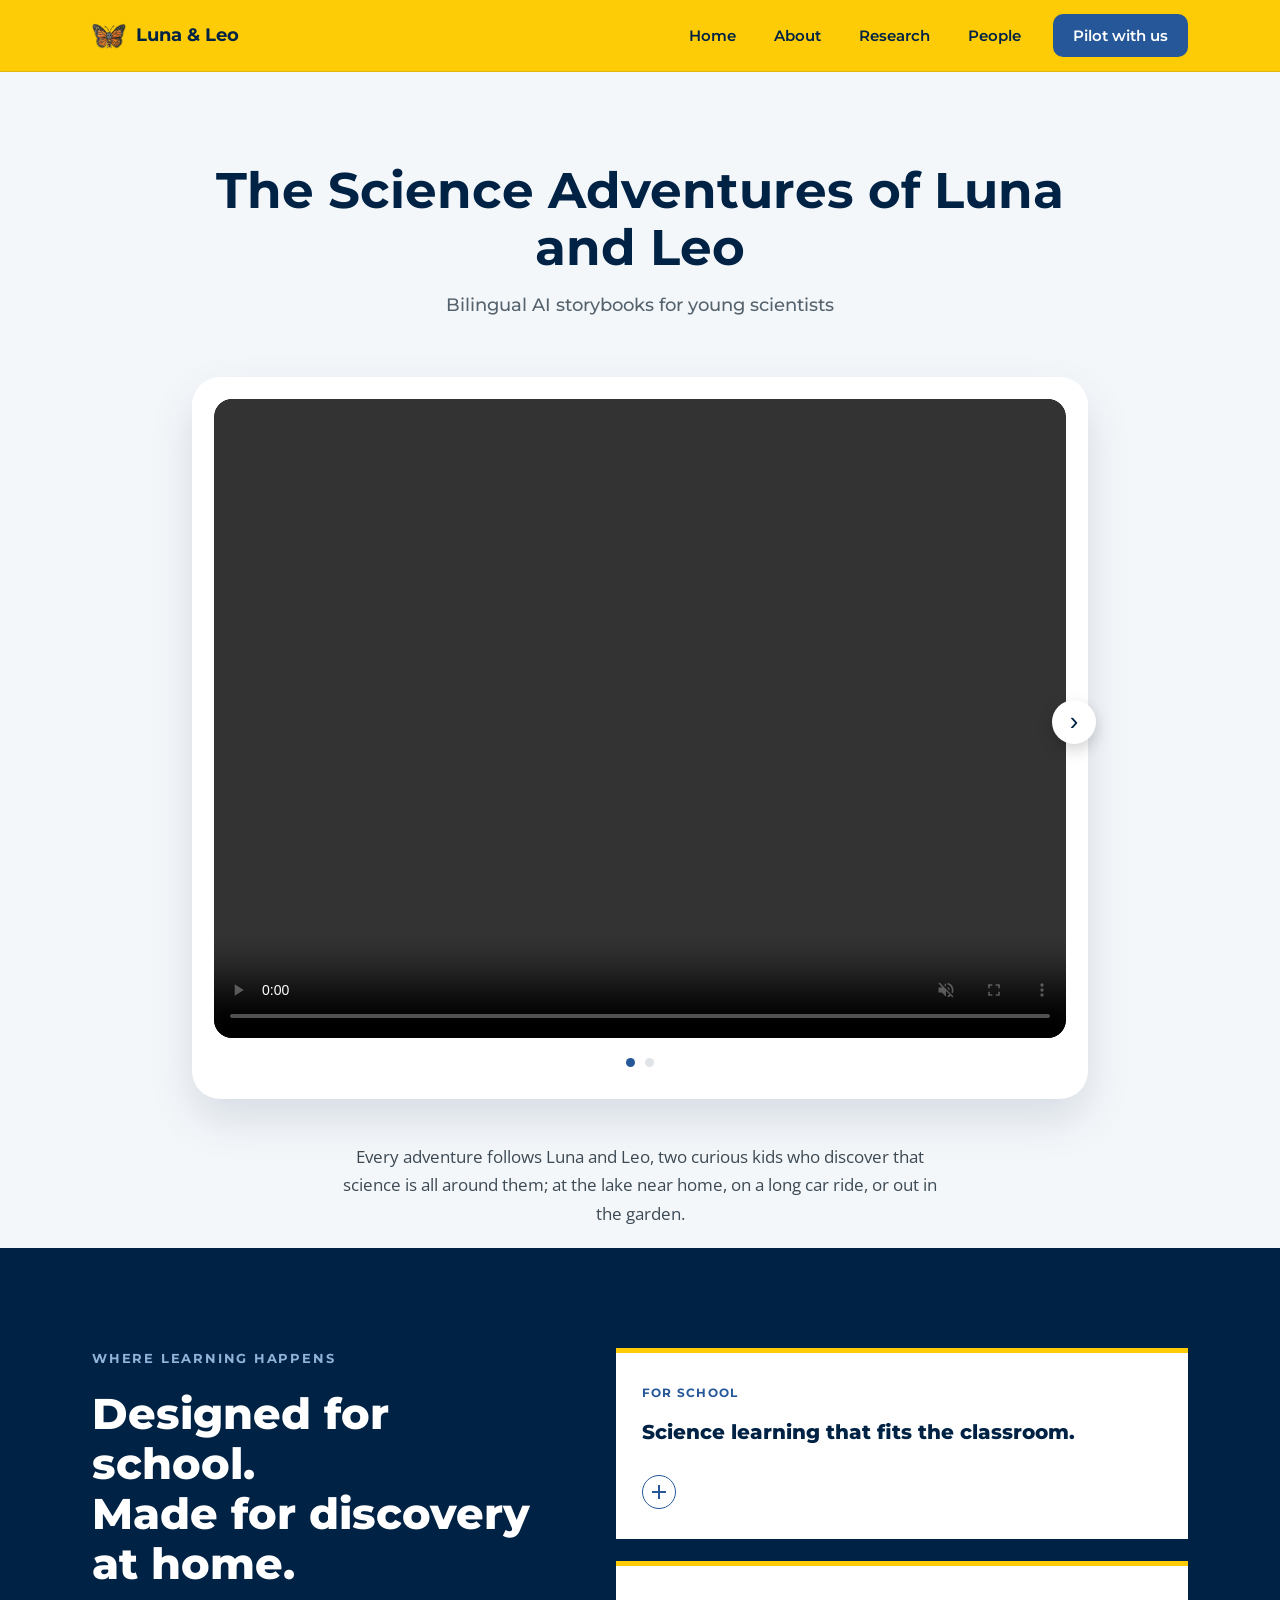
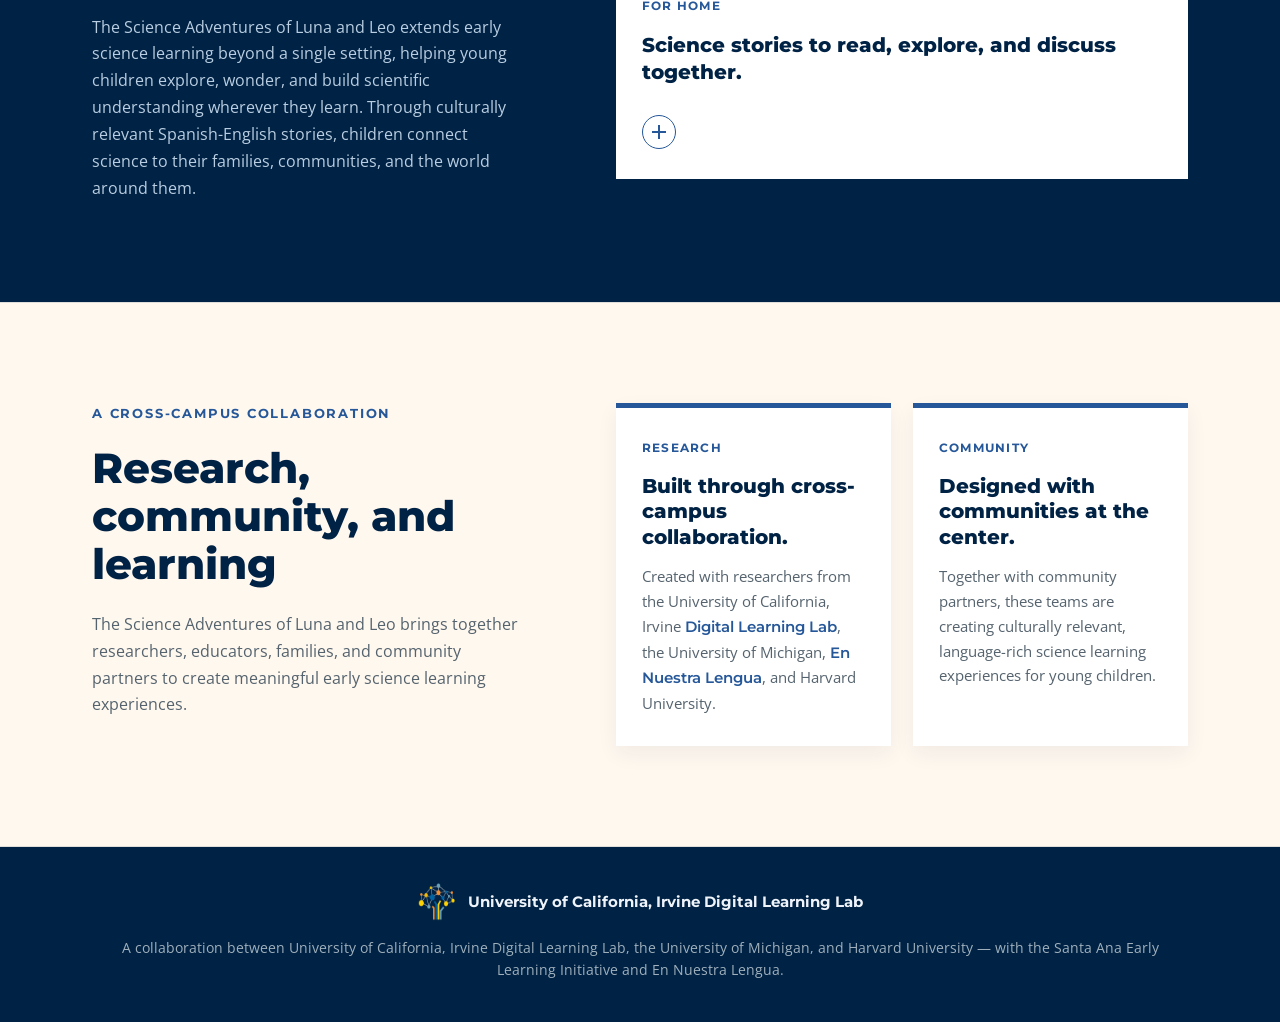
==== commit 135f0501: "small tweaks + logo rework" ====
--- a/index.html
+++ b/index.html
@@ -4,8 +4,8 @@
 <meta charset="UTF-8">
 <meta name="viewport" content="width=device-width, initial-scale=1.0">
 <title>The Science Adventures of Luna and Leo</title>
-<link rel="icon" type="image/jpeg" href="assets/images/logo.jpg">
-<link rel="apple-touch-icon" href="assets/images/logo.jpg">
+<link rel="icon" type="image/jpeg" href="assets/images/logo.png">
+<link rel="apple-touch-icon" href="assets/images/logo.png">
 <link rel="stylesheet" href="css/style.css">
 
 </head>
@@ -80,7 +80,7 @@
     </div>
     <div class="wl-cards">
       <div class="wl-card expandable">
-        <div class="num">01 · For School</div>
+        <div class="num">For School</div>
         <h3>Science learning that fits the classroom.</h3>
         <div class="expand-collapse">
           <p>Designed for TK–2 science learning, The Science Adventures of Luna and Leo aligns with California's PTKLF Science standards and K–2 Next Generation Science Standards. The e-books can be used during science instruction, classroom rotations, or independent learning centers, engaging children in age-appropriate scientific ideas through storytelling, exploration, and conversation.</p>
@@ -88,7 +88,7 @@
         <button type="button" class="expand-toggle" aria-expanded="false" aria-label="Show more"></button>
       </div>
       <div class="wl-card expandable">
-        <div class="num">02 · For Home</div>
+        <div class="num">For Home</div>
         <h3>Science stories to read, explore, and discuss together.</h3>
         <div class="expand-collapse">
           <p>Accessible from any internet-connected phone, tablet, or computer, The Science Adventures of Luna and Leo brings science learning home through culturally relevant stories children can enjoy with parents and caregivers. Family discussion questions at the end of each story encourage children to share what they noticed, ask questions, and connect scientific ideas to their everyday lives.</p>
@@ -109,12 +109,12 @@
     </div>
     <div class="collab-cards">
       <div class="collab-card">
-        <div class="num">01 · Research</div>
+        <div class="num">Research</div>
         <h3>Built through cross-campus collaboration.</h3>
         <p>Created with researchers from the University of California, Irvine <span class="org-highlight">Digital Learning Lab</span>, the University of Michigan, <span class="org-highlight">En Nuestra Lengua</span>, and Harvard University.</p>
       </div>
       <div class="collab-card">
-        <div class="num">02 · Community</div>
+        <div class="num">Community</div>
         <h3>Designed with communities at the center.</h3>
         <p>Together with community partners, these teams are creating culturally relevant, language-rich science learning experiences for young children.</p>
       </div>
@@ -127,7 +127,7 @@
 <footer>
   <div class="wrap">
     <div class="footer-brand">
-      <img src="assets/images/university-of-california-irvine-digital-.png" alt="University of California, Irvine Digital Learning Lab logo">
+      <img src="assets/images/logo.png" alt="University of California, Irvine Digital Learning Lab logo">
       <span>University of California, Irvine Digital Learning Lab</span>
     </div>
     A collaboration between University of California, Irvine Digital Learning Lab, the University of Michigan, and Harvard University — with the Santa Ana Early Learning Initiative and En Nuestra Lengua.
--- a/css/style.css
+++ b/css/style.css
@@ -300,6 +300,93 @@
 }
 .person-links a:hover{background:var(--accent); color:#fff;}
 .person-links svg{width:16px; height:16px;}
+
+/* ---------- RESEARCH PAGE ---------- */
+.research-hero{background:var(--ink); text-align:center; padding:80px 0 60px;}
+.research-hero-eyebrow{
+  font-family:'Montserrat',sans-serif; font-weight:700; font-size:0.8rem;
+  letter-spacing:0.14em; text-transform:uppercase; color:var(--gold);
+}
+.research-hero h1{
+  color:#fff; font-size:clamp(2.1rem,4.5vw,3rem); line-height:1.18; margin-top:14px;
+}
+.research-hero-text{max-width:620px; margin:24px auto 0;}
+.research-hero-text p{color:#b9cee2; margin:0;}
+.research-stats{
+  display:flex; justify-content:center; gap:56px; margin-top:48px;
+  flex-wrap:wrap;
+}
+.research-stat-num{
+  font-family:'Montserrat',sans-serif; font-weight:800; font-size:2.4rem; color:#fff;
+}
+.research-stat-label{
+  font-family:'Montserrat',sans-serif; font-weight:600; font-size:0.82rem;
+  letter-spacing:0.06em; text-transform:uppercase; color:#8fb3d9; margin-top:6px;
+}
+
+/* --- Our Approach: alternating editorial rows, not cards --- */
+.research-approach{padding-top:24px;}
+.research-card-eyebrow{
+  font-family:'Montserrat',sans-serif; font-weight:700; font-size:0.76rem;
+  letter-spacing:0.1em; text-transform:uppercase; color:var(--accent); margin-bottom:12px;
+}
+.approach-row{
+  display:grid; grid-template-columns:1.3fr 0.7fr; gap:40px; align-items:center;
+  padding:36px 0; border-bottom:1px solid var(--line);
+}
+.approach-row:last-child{border-bottom:none;}
+.approach-row--reverse{grid-template-columns:0.7fr 1.3fr;}
+.approach-row--reverse .approach-text{order:2;}
+.approach-row--reverse .approach-mark{order:1;}
+@media(max-width:700px){
+  .approach-row, .approach-row--reverse{grid-template-columns:1fr;}
+  .approach-row--reverse .approach-text{order:1;}
+  .approach-row--reverse .approach-mark{order:2;}
+}
+.approach-text h3{font-family:'Montserrat',sans-serif; font-weight:800; font-size:1.3rem; color:var(--ink); margin:0 0 12px;}
+.approach-text p{color:var(--muted); margin:0;}
+.approach-mark{
+  aspect-ratio:1; border-radius:20px; display:flex; align-items:center; justify-content:center;
+}
+.approach-mark svg{width:44%; height:44%;}
+.approach-mark--accent{background:var(--sky); color:var(--blue-deep);}
+.approach-mark--gold{background:#fff4d6; color:#a5680a;}
+
+/* --- Our Findings: horizontal timeline, not cards --- */
+.research-findings{background:#fff8ef;}
+.findings-track{display:grid; grid-template-columns:1fr auto 1fr; gap:28px; align-items:start;}
+@media(max-width:700px){ .findings-track{grid-template-columns:1fr;} }
+.findings-connector{
+  width:2px; background:var(--line); height:100%; min-height:60px; justify-self:center;
+}
+@media(max-width:700px){ .findings-connector{display:none;} }
+.findings-node-marker{
+  display:inline-block; font-family:'Montserrat',sans-serif; font-weight:700; font-size:0.76rem;
+  letter-spacing:0.1em; text-transform:uppercase; border-radius:999px; padding:6px 16px; margin-bottom:14px;
+}
+.findings-node-marker--past{background:var(--sky); color:var(--blue-deep);}
+.findings-node-marker--next{background:#fff4d6; color:#a5680a;}
+.findings-node h3{font-family:'Montserrat',sans-serif; font-weight:800; font-size:1.25rem; color:var(--ink); margin:0 0 12px;}
+.findings-node p{color:var(--muted); margin:0 0 12px;}
+.findings-node p:last-child{margin-bottom:0;}
+
+/* --- Publications: vertical, year-sectioned, scales to any length --- */
+.pub-year-section{margin-bottom:36px;}
+.pub-year-section:last-child{margin-bottom:0;}
+.pub-year-divider{
+  display:flex; align-items:center; gap:16px; margin-bottom:18px;
+}
+.pub-year-divider span{
+  font-family:'Montserrat',sans-serif; font-weight:800; font-size:1.3rem; color:var(--ink);
+  flex:none;
+}
+.pub-year-divider::after{content:""; flex:1; height:2px; background:var(--gold);}
+.pub-list{list-style:none; margin:0; padding:0; display:flex; flex-direction:column; gap:12px;}
+.pub-citation{
+  background:#fff; border-radius:12px; padding:18px 20px;
+  box-shadow:0 6px 14px rgba(56,53,47,0.06); font-size:0.92rem; color:#3d4a54; line-height:1.65;
+}
+.pub-citation a{color:var(--accent); word-break:break-word;}
 
 /* ---------- PILOT WITH US PAGE ---------- */
 .pilot-intro{padding:56px 0;}
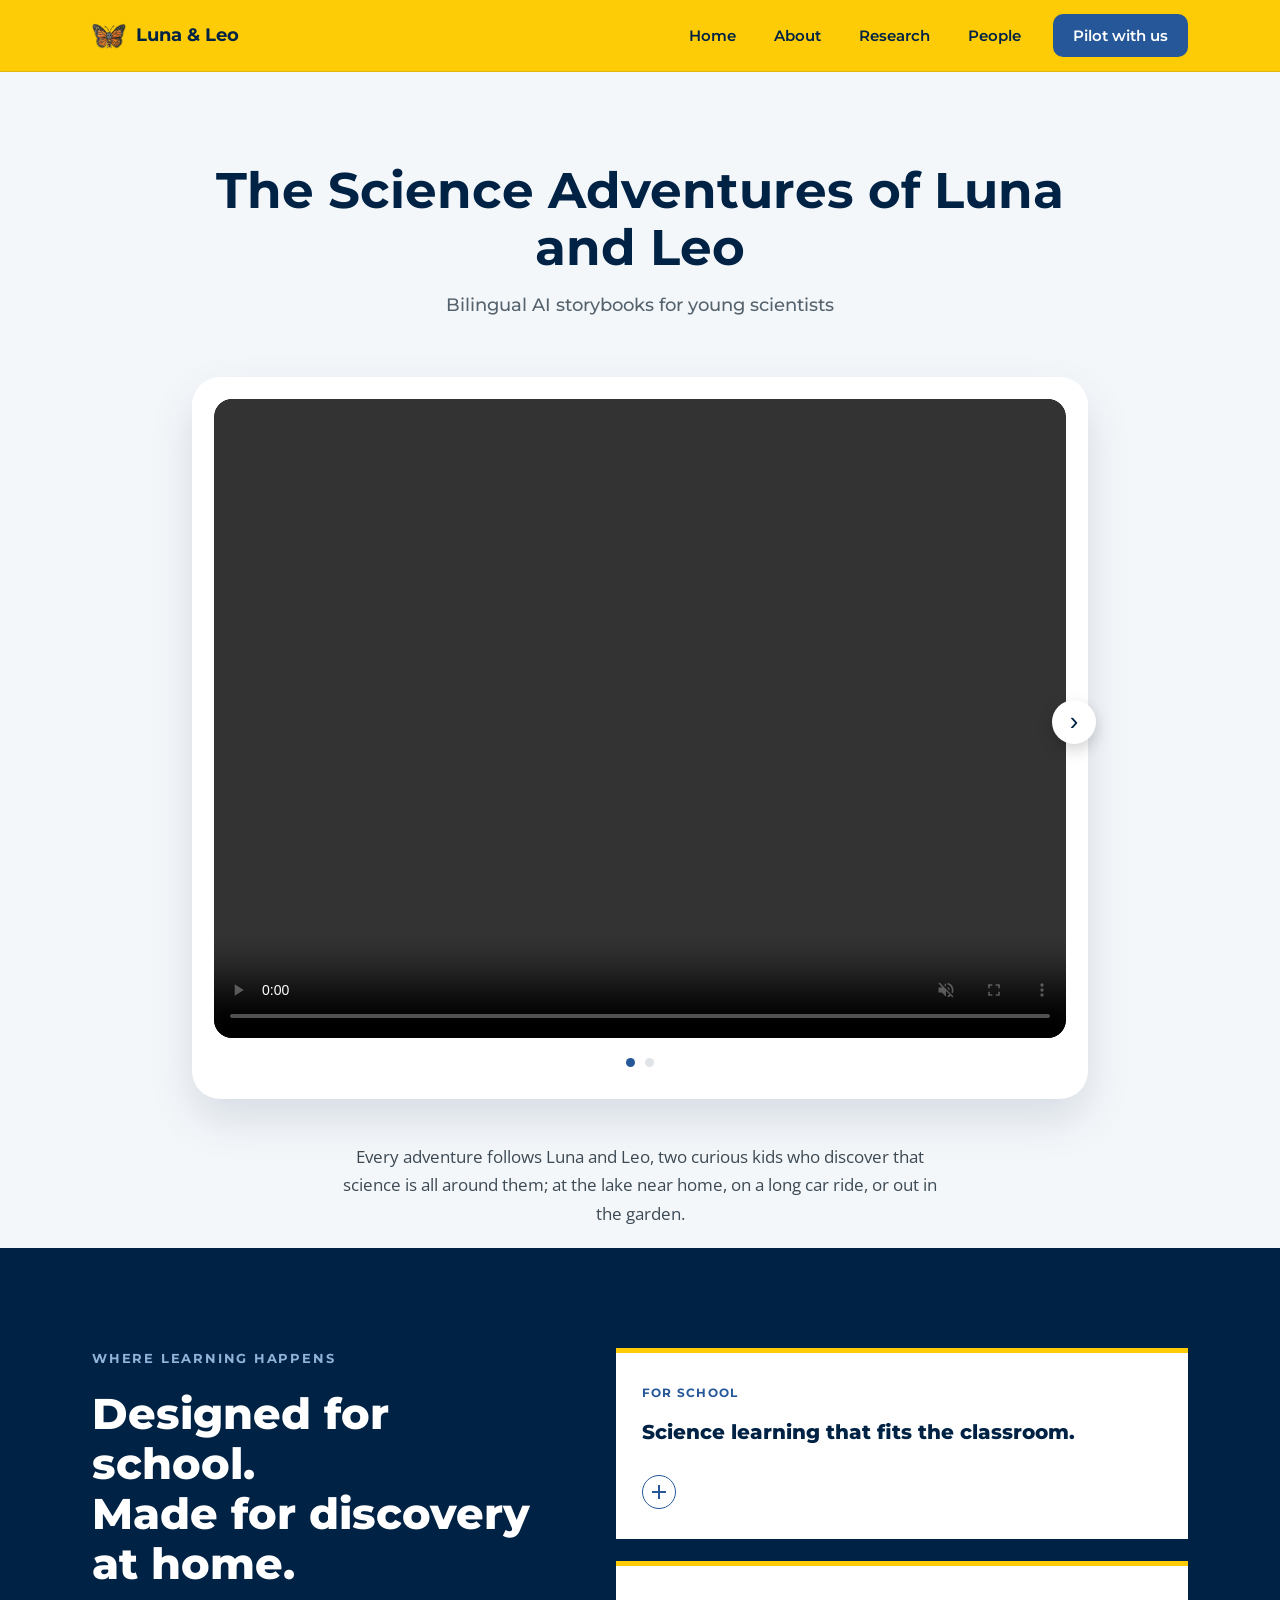
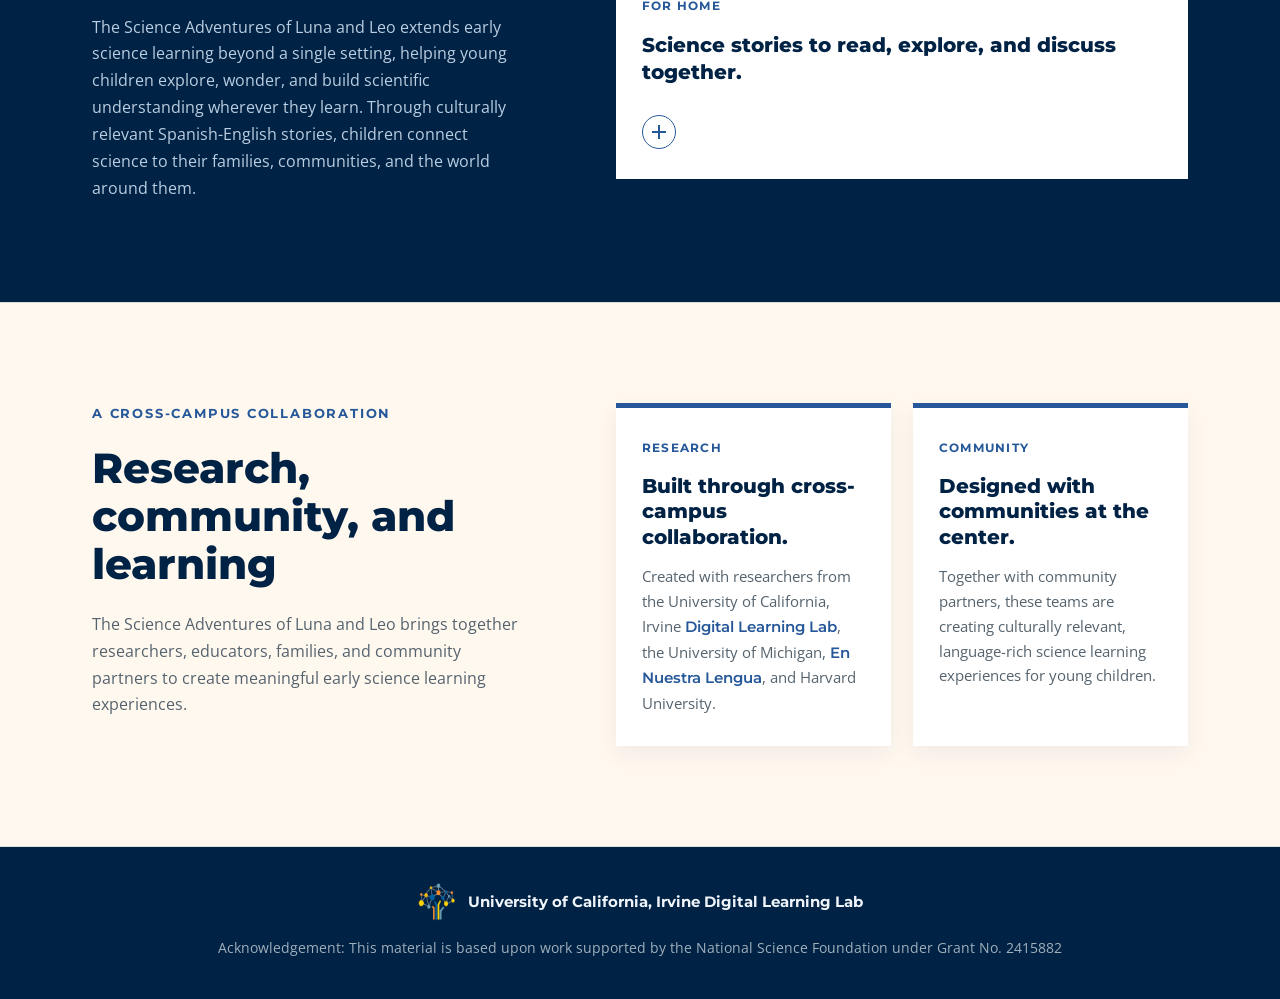
==== commit 9d614bef: "changed footer text" ====
--- a/index.html
+++ b/index.html
@@ -83,7 +83,7 @@
         <div class="num">For School</div>
         <h3>Science learning that fits the classroom.</h3>
         <div class="expand-collapse">
-          <p>Designed for TK–2 science learning, The Science Adventures of Luna and Leo aligns with California's PTKLF Science standards and K–2 Next Generation Science Standards. The e-books can be used during science instruction, classroom rotations, or independent learning centers, engaging children in age-appropriate scientific ideas through storytelling, exploration, and conversation.</p>
+          <p>Designed for TK-2 science learning, The Science Adventures of Luna and Leo aligns with early learning and K-2 Next Generation Science Standards. The e-books can be used during science instruction, classroom rotations, or independent learning centers, engaging children in age-appropriate scientific ideas through storytelling, exploration, and conversation.</p>
         </div>
         <button type="button" class="expand-toggle" aria-expanded="false" aria-label="Show more"></button>
       </div>
@@ -91,7 +91,7 @@
         <div class="num">For Home</div>
         <h3>Science stories to read, explore, and discuss together.</h3>
         <div class="expand-collapse">
-          <p>Accessible from any internet-connected phone, tablet, or computer, The Science Adventures of Luna and Leo brings science learning home through culturally relevant stories children can enjoy with parents and caregivers. Family discussion questions at the end of each story encourage children to share what they noticed, ask questions, and connect scientific ideas to their everyday lives.</p>
+          <p>Appropriate for children ages 4-7. Accessible from any internet-connected phone, tablet, or computer, The Science Adventures of Luna and Leo brings science learning home through culturally relevant stories children can enjoy with parents and caregivers. Family discussion questions at the end of each story encourage children to share what they noticed, ask questions, and connect scientific ideas to their everyday lives.</p>
         </div>
         <button type="button" class="expand-toggle" aria-expanded="false" aria-label="Show more"></button>
       </div>
@@ -130,7 +130,7 @@
       <img src="assets/images/logo.png" alt="University of California, Irvine Digital Learning Lab logo">
       <span>University of California, Irvine Digital Learning Lab</span>
     </div>
-    A collaboration between University of California, Irvine Digital Learning Lab, the University of Michigan, and Harvard University — with the Santa Ana Early Learning Initiative and En Nuestra Lengua.
+    Acknowledgement: This material is based upon work supported by the National Science Foundation under Grant No. 2415882
   </div>
 </footer>
 
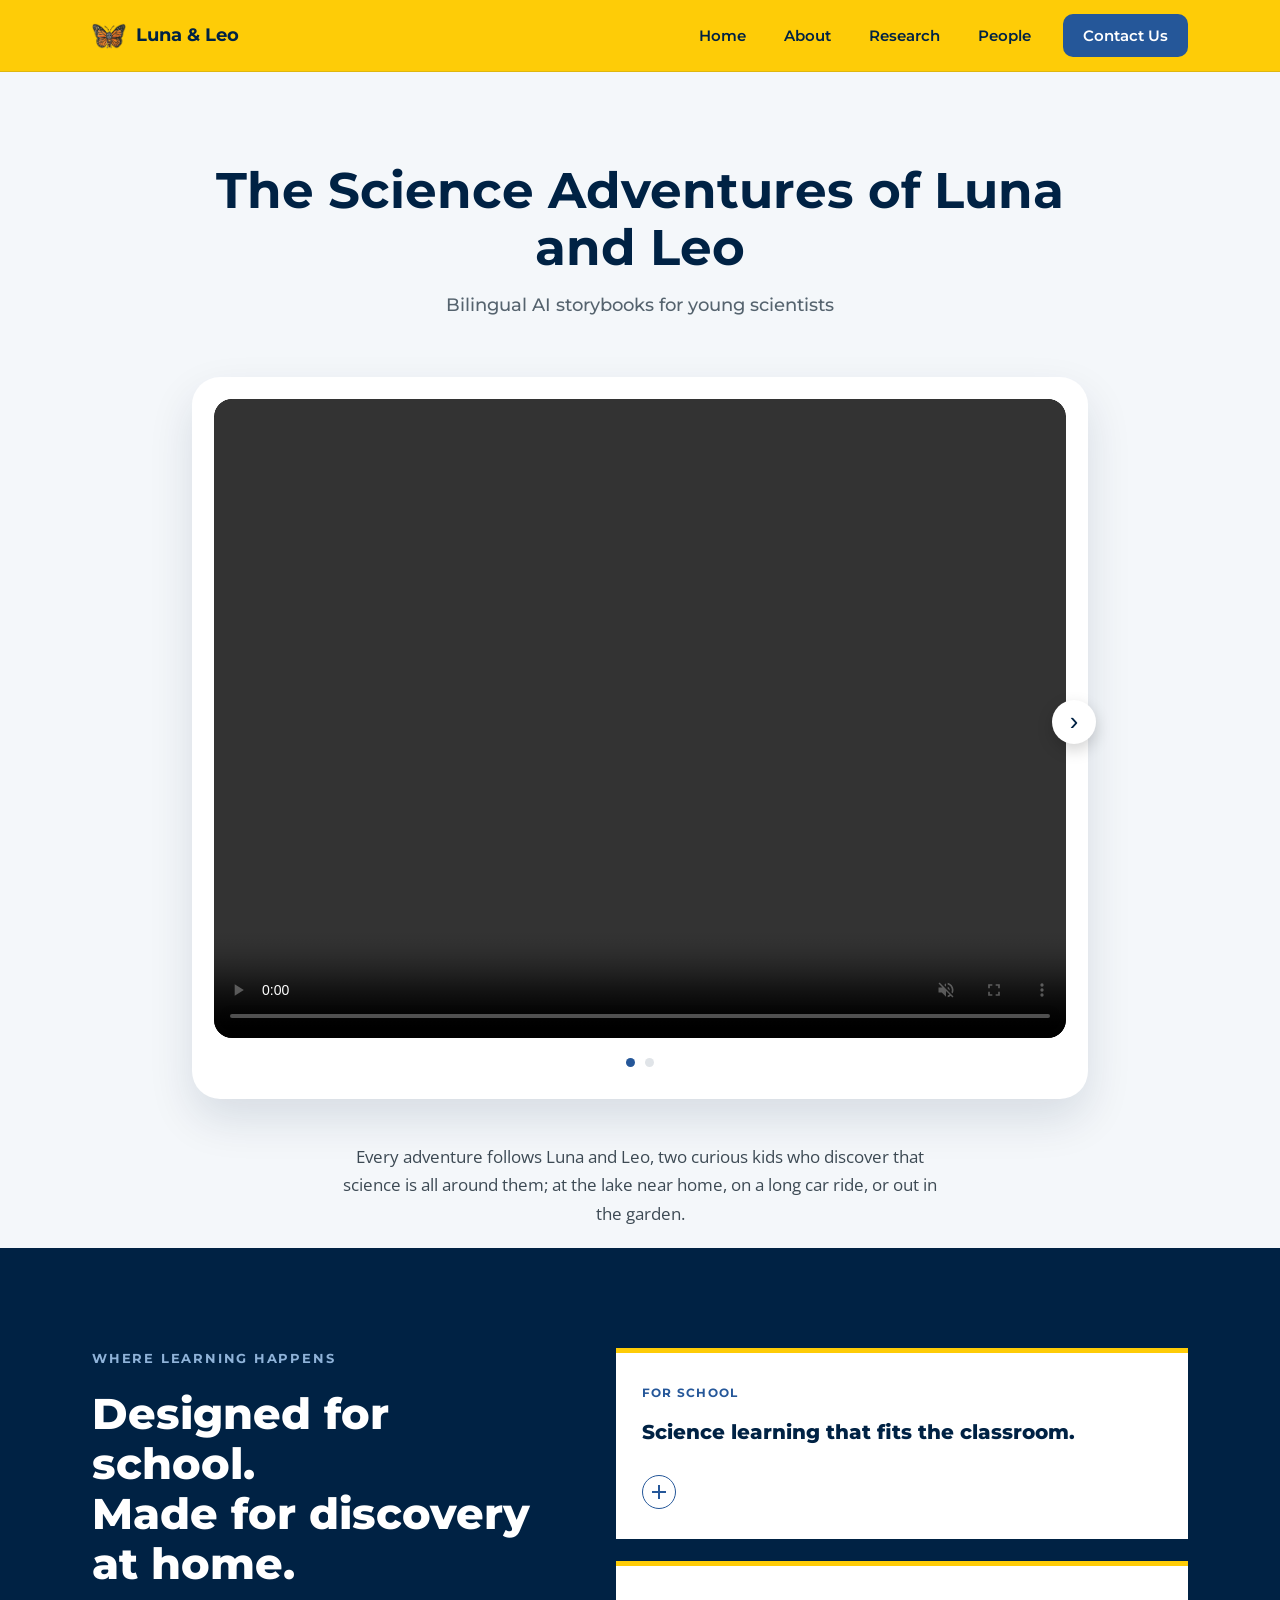
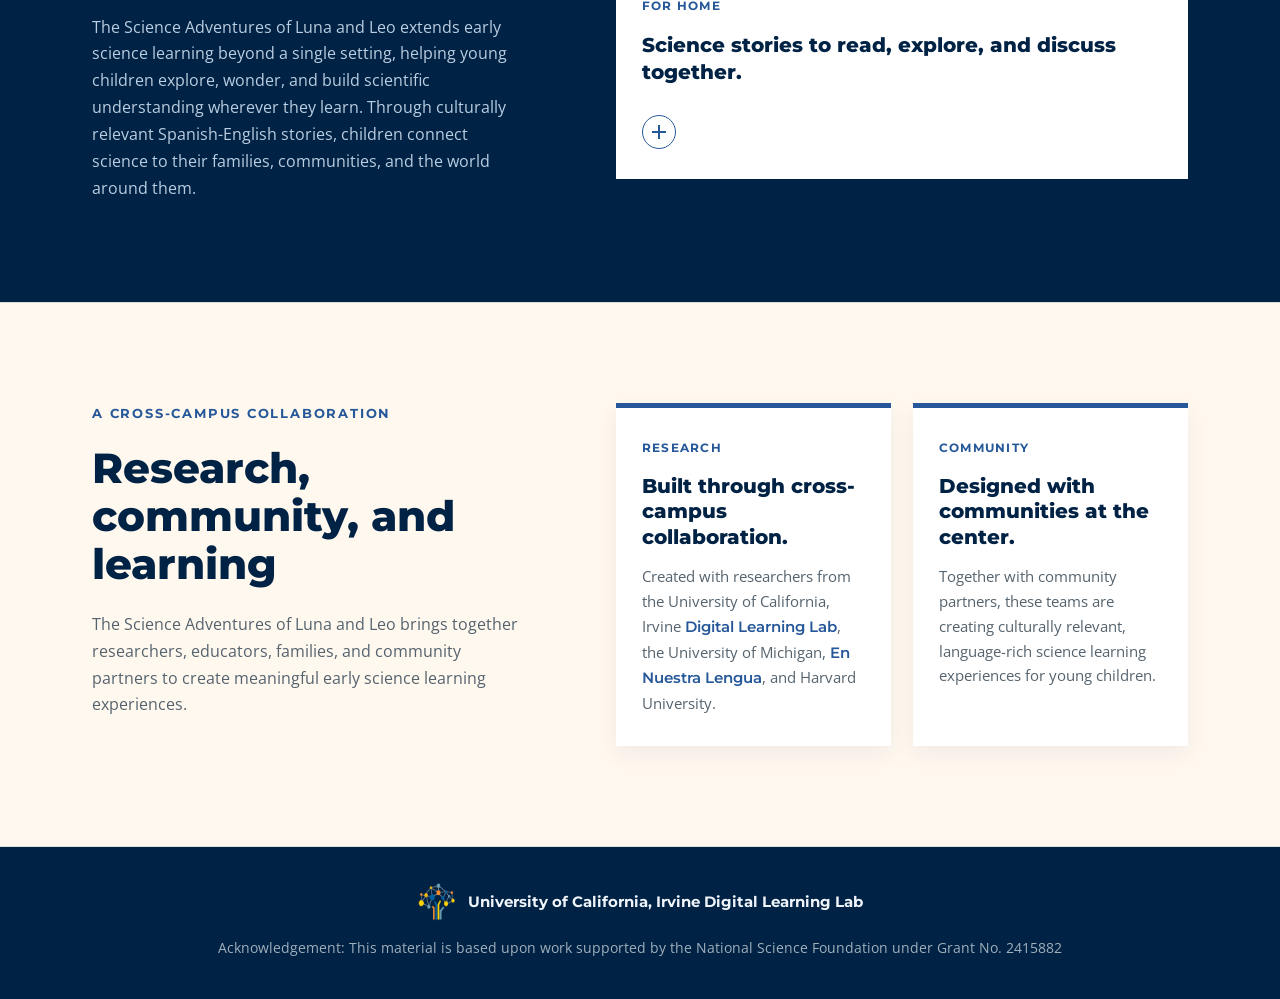
==== commit 2bea6098: "Changed pilot with us to contact us" ====
--- a/index.html
+++ b/index.html
@@ -19,7 +19,7 @@
       <a href="about-platform.html">About</a>
       <a href="research.html">Research</a>
       <a href="people.html">People</a>
-      <a href="pilot-with-us.html" class="pilot-btn">Pilot with us</a>
+      <a href="pilot-with-us.html" class="pilot-btn">Contact Us</a>
     </div>
   </div>
 </nav>
